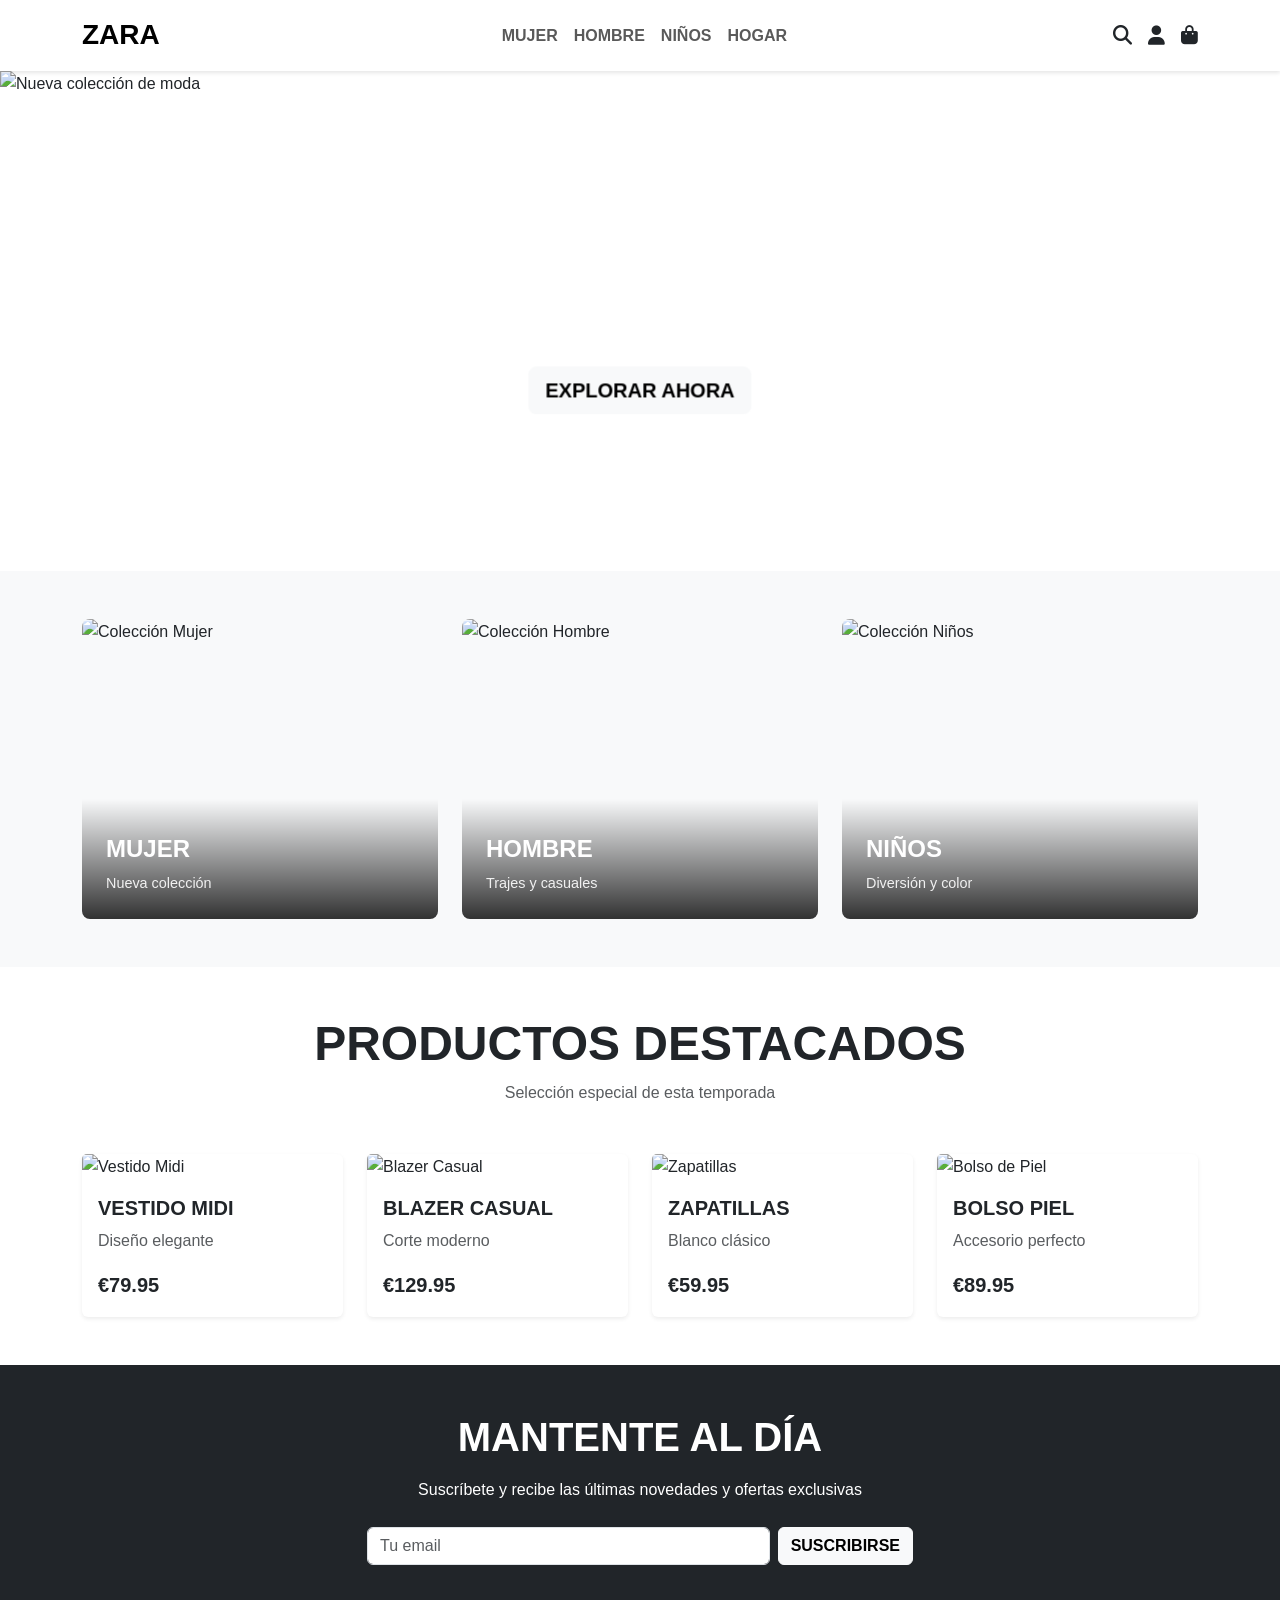
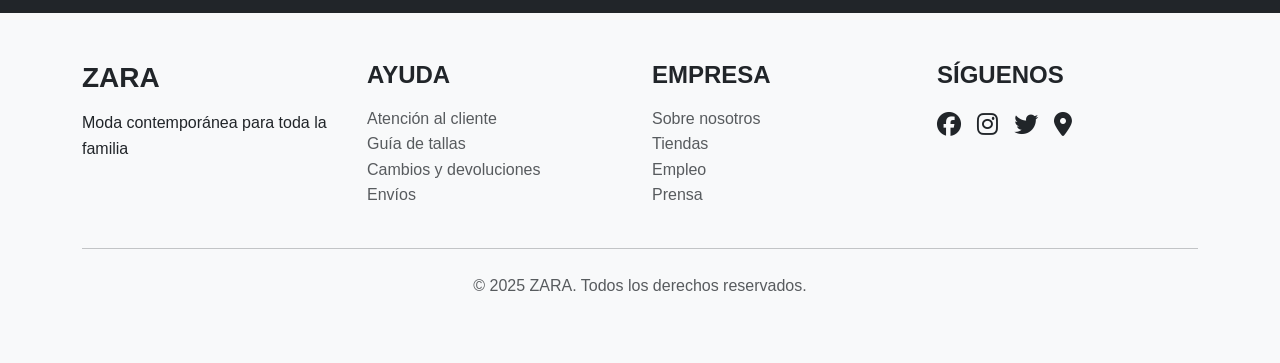
==== index.html @ 36c8971a "First Commit" ====
<!DOCTYPE html>
<html lang="es">
<head>
    <meta charset="UTF-8">
    <meta name="viewport" content="width=device-width, initial-scale=1.0">
    <title>ZARA - Moda Contemporánea</title>
    <!-- Bootstrap CSS -->
    <link href="https://cdn.jsdelivr.net/npm/bootstrap@5.3.0/dist/css/bootstrap.min.css" rel="stylesheet">
    <!-- Font Awesome -->
    <link rel="stylesheet" href="https://cdnjs.cloudflare.com/ajax/libs/font-awesome/6.4.0/css/all.min.css">
    <!-- Custom CSS -->
    <link rel="stylesheet" href="styles.css">
</head>
<body>
    <!-- Header -->
    <header class="header sticky-top">
        <nav class="navbar navbar-expand-lg navbar-light bg-white">
            <div class="container">
                <a class="navbar-brand fw-bold fs-3" href="index.html">ZARA</a>
                
                <button class="navbar-toggler" type="button" data-bs-toggle="collapse" data-bs-target="#navbarNav">
                    <span class="navbar-toggler-icon"></span>
                </button>
                
                <div class="collapse navbar-collapse justify-content-center" id="navbarNav">
                    <ul class="navbar-nav">
                        <li class="nav-item">
                            <a class="nav-link fw-semibold" href="mujer.html">MUJER</a>
                        </li>
                        <li class="nav-item">
                            <a class="nav-link fw-semibold" href="hombre.html">HOMBRE</a>
                        </li>
                        <li class="nav-item">
                            <a class="nav-link fw-semibold" href="ninos.html">NIÑOS</a>
                        </li>
                        <li class="nav-item">
                            <a class="nav-link fw-semibold" href="hogar.html">HOGAR</a>
                        </li>
                    </ul>
                </div>
                
                <div class="nav-icons d-flex gap-3">
                    <i class="fas fa-search"></i>
                    <i class="fas fa-user"></i>
                    <i class="fas fa-shopping-bag"></i>
                </div>
            </div>
        </nav>
    </header>

    <!-- Hero Section -->
    <main>
        <section id="inicio" class="hero position-relative">
            <div class="hero-image">
                <img src="https://via.placeholder.com/1200x600/f5f5f5/666?text=Nueva+Colección" alt="Nueva colección de moda" class="w-100">
                <div class="hero-overlay position-absolute top-50 start-50 translate-middle text-center text-white">
                    <h2 class="display-4 fw-bold mb-3">NUEVA COLECCIÓN</h2>
                    <p class="fs-5 mb-4">Descubre las últimas tendencias de temporada</p>
                    <button class="btn btn-light btn-lg fw-bold">EXPLORAR AHORA</button>
                </div>
            </div>
        </section>

        <!-- Categories Section -->
        <section class="categories py-5 bg-light">
            <div class="container">
                <div class="row g-4">
                    <div class="col-md-4">
                        <div class="category-card position-relative overflow-hidden">
                            <img src="https://via.placeholder.com/400x500/e8e8e8/666?text=Mujer" alt="Colección Mujer" class="w-100">
                            <div class="category-overlay position-absolute bottom-0 start-0 p-4 text-white">
                                <h3 class="fw-bold">MUJER</h3>
                                <p class="mb-0">Nueva colección</p>
                            </div>
                        </div>
                    </div>
                    <div class="col-md-4">
                        <div class="category-card position-relative overflow-hidden">
                            <img src="https://via.placeholder.com/400x500/d4d4d4/666?text=Hombre" alt="Colección Hombre" class="w-100">
                            <div class="category-overlay position-absolute bottom-0 start-0 p-4 text-white">
                                <h3 class="fw-bold">HOMBRE</h3>
                                <p class="mb-0">Trajes y casuales</p>
                            </div>
                        </div>
                    </div>
                    <div class="col-md-4">
                        <div class="category-card position-relative overflow-hidden">
                            <img src="https://via.placeholder.com/400x500/f0f0f0/666?text=Niños" alt="Colección Niños" class="w-100">
                            <div class="category-overlay position-absolute bottom-0 start-0 p-4 text-white">
                                <h3 class="fw-bold">NIÑOS</h3>
                                <p class="mb-0">Diversión y color</p>
                            </div>
                        </div>
                    </div>
                </div>
            </div>
        </section>

        <!-- Featured Products -->
        <section id="productos" class="featured-products py-5">
            <div class="container">
                <h2 class="text-center display-5 fw-bold mb-2">PRODUCTOS DESTACADOS</h2>
                <p class="text-center text-muted mb-5">Selección especial de esta temporada</p>
                
                <div class="row g-4">
                    <div class="col-lg-3 col-md-6">
                        <div class="card border-0 shadow-sm">
                            <img src="https://via.placeholder.com/300x400/f8f8f8/666?text=Vestido+Midi" class="card-img-top" alt="Vestido Midi">
                            <div class="card-body">
                                <h5 class="card-title fw-bold">VESTIDO MIDI</h5>
                                <p class="card-text text-muted">Diseño elegante</p>
                                <p class="fw-bold fs-5 mb-0">€79.95</p>
                            </div>
                        </div>
                    </div>
                    
                    <div class="col-lg-3 col-md-6">
                        <div class="card border-0 shadow-sm">
                            <img src="https://via.placeholder.com/300x400/e8e8e8/666?text=Blazer+Casual" class="card-img-top" alt="Blazer Casual">
                            <div class="card-body">
                                <h5 class="card-title fw-bold">BLAZER CASUAL</h5>
                                <p class="card-text text-muted">Corte moderno</p>
                                <p class="fw-bold fs-5 mb-0">€129.95</p>
                            </div>
                        </div>
                    </div>
                    
                    <div class="col-lg-3 col-md-6">
                        <div class="card border-0 shadow-sm">
                            <img src="https://via.placeholder.com/300x400/f0f0f0/666?text=Zapatillas" class="card-img-top" alt="Zapatillas">
                            <div class="card-body">
                                <h5 class="card-title fw-bold">ZAPATILLAS</h5>
                                <p class="card-text text-muted">Blanco clásico</p>
                                <p class="fw-bold fs-5 mb-0">€59.95</p>
                            </div>
                        </div>
                    </div>
                    
                    <div class="col-lg-3 col-md-6">
                        <div class="card border-0 shadow-sm">
                            <img src="https://via.placeholder.com/300x400/d8d8d8/666?text=Bolso+Piel" class="card-img-top" alt="Bolso de Piel">
                            <div class="card-body">
                                <h5 class="card-title fw-bold">BOLSO PIEL</h5>
                                <p class="card-text text-muted">Accesorio perfecto</p>
                                <p class="fw-bold fs-5 mb-0">€89.95</p>
                            </div>
                        </div>
                    </div>
                </div>
            </div>
        </section>

        <!-- Newsletter -->
        <section class="newsletter bg-dark text-white py-5">
            <div class="container text-center">
                <h2 class="display-6 fw-bold mb-3">MANTENTE AL DÍA</h2>
                <p class="mb-4">Suscríbete y recibe las últimas novedades y ofertas exclusivas</p>
                <div class="row justify-content-center">
                    <div class="col-md-6">
                        <form class="d-flex gap-2">
                            <input type="email" class="form-control" placeholder="Tu email" required>
                            <button type="submit" class="btn btn-light fw-bold">SUSCRIBIRSE</button>
                        </form>
                    </div>
                </div>
            </div>
        </section>
    </main>

    <!-- Footer -->
    <footer id="contacto" class="footer bg-light py-5">
        <div class="container">
            <div class="row g-4">
                <div class="col-lg-3 col-md-6">
                    <h3 class="fw-bold mb-3">ZARA</h3>
                    <p>Moda contemporánea para toda la familia</p>
                </div>
                
                <div class="col-lg-3 col-md-6">
                    <h4 class="fw-semibold mb-3">AYUDA</h4>
                    <ul class="list-unstyled">
                        <li><a href="#" class="text-decoration-none text-muted">Atención al cliente</a></li>
                        <li><a href="#" class="text-decoration-none text-muted">Guía de tallas</a></li>
                        <li><a href="#" class="text-decoration-none text-muted">Cambios y devoluciones</a></li>
                        <li><a href="#" class="text-decoration-none text-muted">Envíos</a></li>
                    </ul>
                </div>
                
                <div class="col-lg-3 col-md-6">
                    <h4 class="fw-semibold mb-3">EMPRESA</h4>
                    <ul class="list-unstyled">
                        <li><a href="#" class="text-decoration-none text-muted">Sobre nosotros</a></li>
                        <li><a href="#" class="text-decoration-none text-muted">Tiendas</a></li>
                        <li><a href="#" class="text-decoration-none text-muted">Empleo</a></li>
                        <li><a href="#" class="text-decoration-none text-muted">Prensa</a></li>
                    </ul>
                </div>
                
                <div class="col-lg-3 col-md-6">
                    <h4 class="fw-semibold mb-3">SÍGUENOS</h4>
                    <div class="d-flex gap-3 fs-4">
                        <a href="#" class="text-dark"><i class="fab fa-facebook"></i></a>
                        <a href="#" class="text-dark"><i class="fab fa-instagram"></i></a>
                        <a href="#" class="text-dark"><i class="fab fa-twitter"></i></a>
                        <a href="#" class="text-dark"><i class="fas fa-map-marker-alt"></i></a>
                    </div>
                </div>
            </div>
            
            <hr class="my-4">
            <div class="text-center text-muted">
                <p>&copy; 2025 ZARA. Todos los derechos reservados.</p>
            </div>
        </div>
    </footer>

    <!-- Bootstrap JS -->
    <script src="https://cdn.jsdelivr.net/npm/bootstrap@5.3.0/dist/js/bootstrap.bundle.min.js"></script>
</body>
</html>
---- styles.css ----
/* Custom styles para complementar Bootstrap */
:root {
    --zara-primary: #000;
    --zara-secondary: #6c757d;
    --zara-light: #f8f9fa;
    --zara-accent: #0066cc;
}

/* Reset y configuración base */
* {
    box-sizing: border-box;
}

body {
    font-family: 'Helvetica Neue', Arial, sans-serif;
    line-height: 1.6;
}

/* Navegación personalizada */
.nav-icons i {
    font-size: 1.2rem;
    cursor: pointer;
    transition: color 0.3s ease;
}

.nav-icons i:hover {
    color: var(--zara-secondary);
}

/* Hero sections personalizadas */
.hero-overlay {
    background: rgba(255,255,255,0.9);
    backdrop-filter: blur(2px);
    border-radius: 10px;
}

/* Category cards con hover effects */
.category-card, .category-large, .category-small, .home-category {
    overflow: hidden;
    transition: transform 0.3s ease;
    border-radius: 8px;
    position: relative;
}

.category-card:hover, .category-large:hover, .category-small:hover, .home-category:hover {
    transform: scale(1.02);
}

/* Arreglo del category overlay */
.category-overlay {
    position: absolute;
    bottom: 0;
    left: 0;
    right: 0;
    background: linear-gradient(to top, rgba(0,0,0,0.8) 0%, rgba(0,0,0,0.4) 50%, transparent 100%);
    min-height: 120px;
    display: flex;
    flex-direction: column;
    justify-content: flex-end;
    padding: 1.5rem;
}

/* Product cards hover effects */
.card {
    transition: transform 0.3s ease, box-shadow 0.3s ease;
    border: none !important;
}

.card:hover {
    transform: translateY(-5px);
    box-shadow: 0 10px 25px rgba(0,0,0,0.15) !important;
}

/* Custom buttons */
.btn-dark, .btn-outline-dark, .btn-primary {
    border-radius: 0;
    padding: 12px 30px;
    font-weight: 600;
    letter-spacing: 0.5px;
    transition: all 0.3s ease;
}

/* Footer links */
.footer a:hover {
    color: var(--zara-primary) !important;
}

/* Responsive adjustments */
@media (max-width: 768px) {
    .hero-overlay {
        position: static !important;
        background: rgba(255,255,255,0.95);
        margin-top: -100px;
        z-index: 10;
    }
    
    .category-large, .category-small, .home-category {
        margin-bottom: 1rem;
    }

    .nav-icons {
        margin-top: 1rem;
    }

    .category-overlay {
        min-height: 100px;
        padding: 1rem;
    }
}

/* Smooth scrolling */
html {
    scroll-behavior: smooth;
}

/* Active nav link */
.nav-link.active {
    color: var(--zara-primary) !important;
    font-weight: 700 !important;
    border-bottom: 2px solid var(--zara-primary);
}

/* Animaciones */
@keyframes fadeInUp {
    from {
        opacity: 0;
        transform: translateY(30px);
    }
    to {
        opacity: 1;
        transform: translateY(0);
    }
}

.animate-fadeInUp {
    animation: fadeInUp 0.6s ease-out;
}

/* Asegurar que las imágenes ocupen todo el espacio */
.home-category img, .category-card img, .category-large img, .category-small img {
    width: 100%;
    height: 300px;
    object-fit: cover;
    display: block;
}

/* Mejorar el texto del overlay */
.category-overlay h3 {
    margin-bottom: 0.5rem;
    font-size: 1.5rem;
}

.category-overlay p {
    margin-bottom: 1rem;
    font-size: 0.9rem;
    opacity: 0.9;
}

.category-overlay .btn {
    align-self: flex-start;
    font-size: 0.85rem;
    padding: 0.5rem 1rem;
}
/* Header sticky fix */
.header {
    z-index: 1030;
    box-shadow: 0 2px 4px rgba(0,0,0,0.1);
}

/* Hero sections - Fix for sticky header */
.hero {
    margin-top: 0;
    position: relative;
}

.hero-image {
    position: relative;
}

.hero-image img {
    display: block;
    width: 100%;
    height: 500px;
    object-fit: cover;
}

/* Ajuste específico para compensar el header sticky */
main {
    padding-top: 0;
}

/* Para pantallas móviles */
@media (max-width: 768px) {
    .hero-image img {
        height: 400px;
    }
    
    .hero-overlay {
        padding: 1.5rem !important;
    }
    
    .hero-overlay h1 {
        font-size: 2rem !important;
    }
}

/* Asegurar que no hay espacios extra */
body {
    padding-top: 0 !important;
}

/* Si Bootstrap está agregando padding-top automáticamente */
.navbar.sticky-top ~ main {
    padding-top: 0;
}
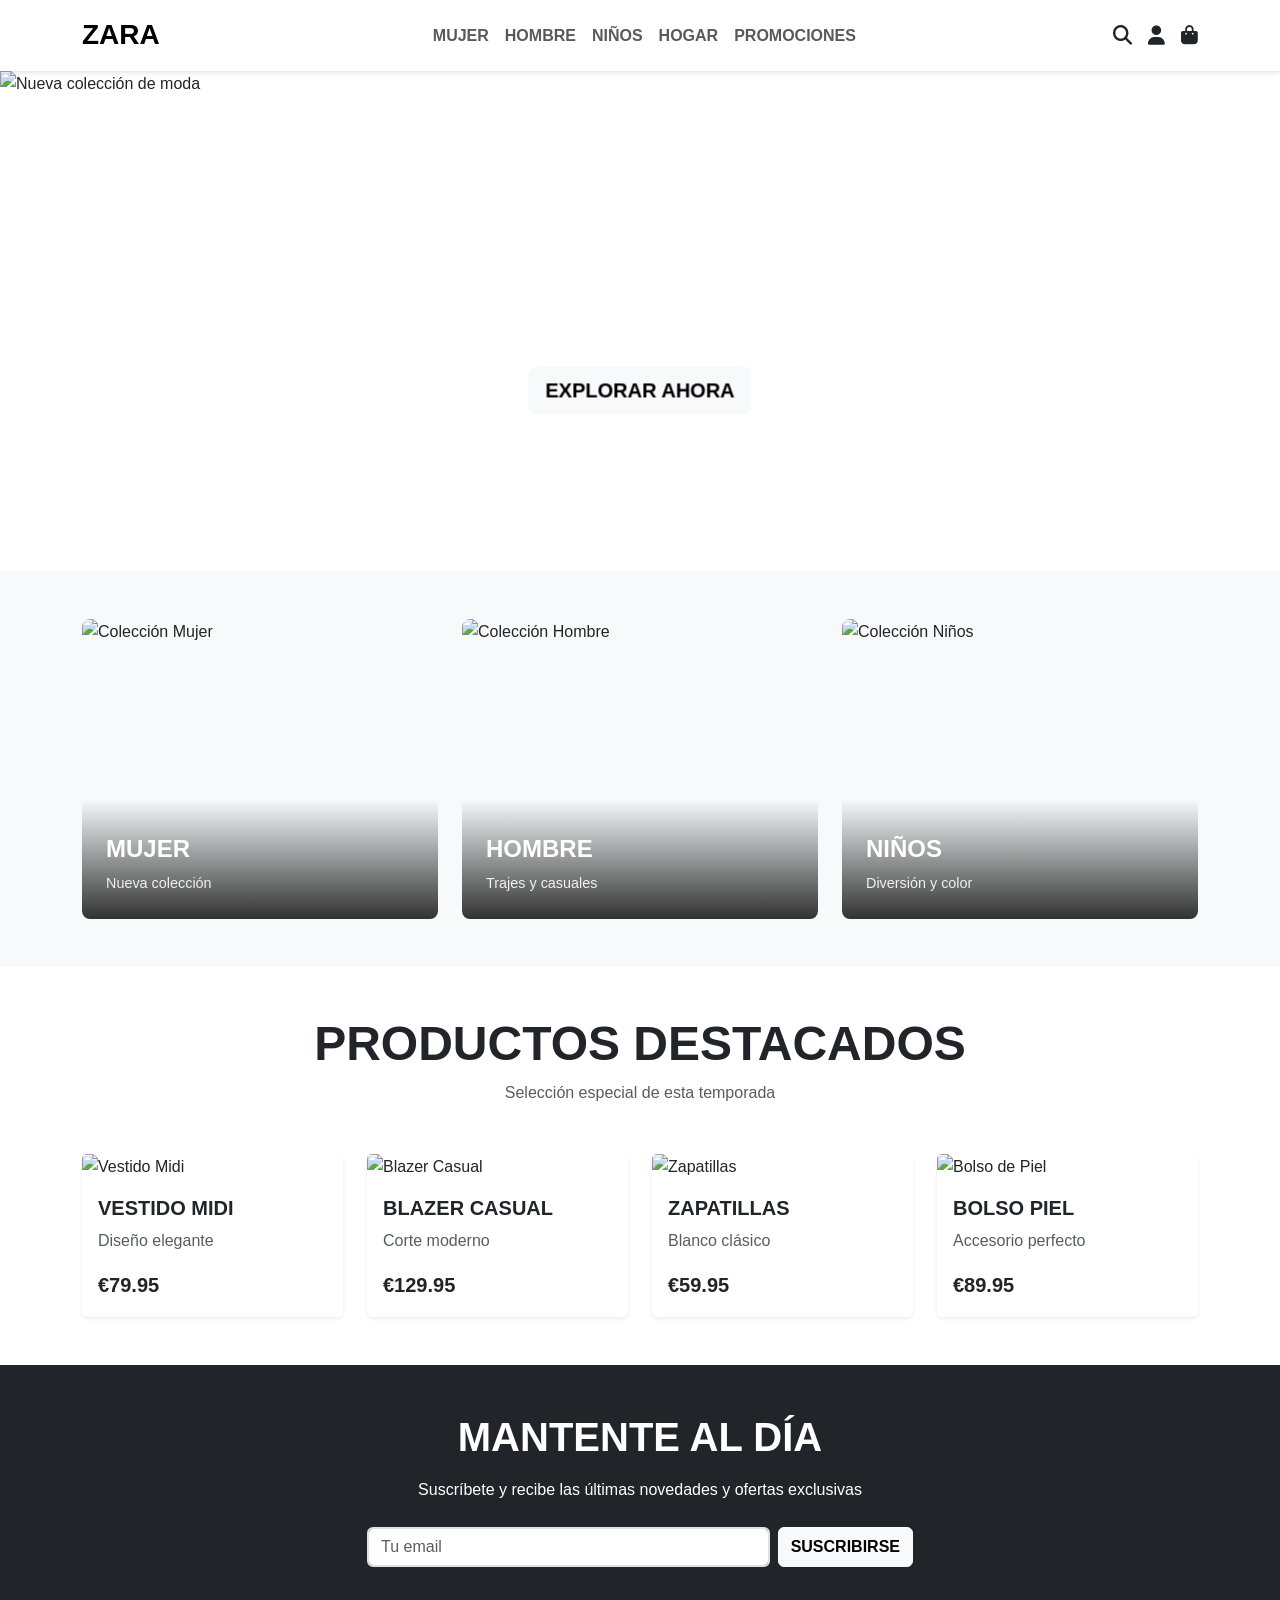
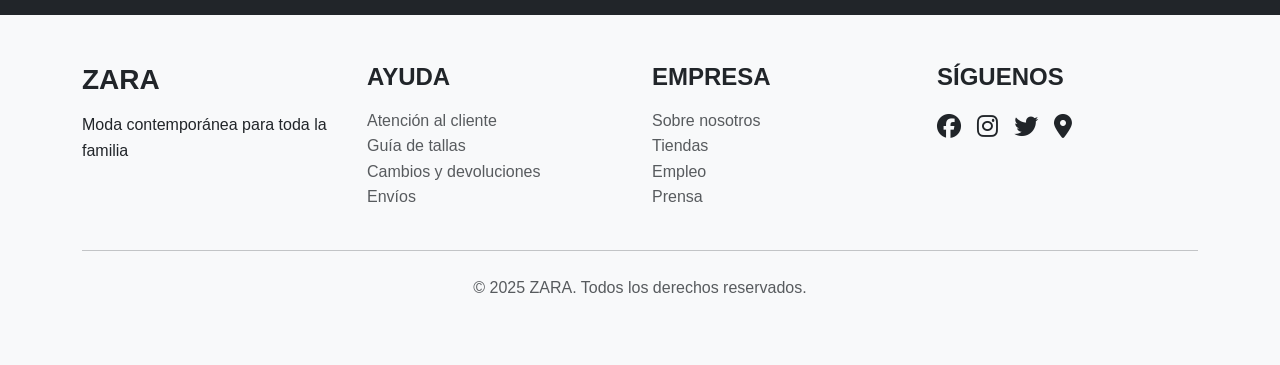
==== commit 08e1bdda: "Update JavaScript Promociones" ====
--- a/index.html
+++ b/index.html
@@ -36,6 +36,9 @@
                         <li class="nav-item">
                             <a class="nav-link fw-semibold" href="hogar.html">HOGAR</a>
                         </li>
+                        <li class="nav-item">
+                            <a class="nav-link fw-semibold" href="promociones.html">PROMOCIONES</a>
+                        </li>
                     </ul>
                 </div>
                 
--- a/styles.css
+++ b/styles.css
@@ -212,4 +212,232 @@
 /* Si Bootstrap está agregando padding-top automáticamente */
 .navbar.sticky-top ~ main {
     padding-top: 0;
+}
+
+.promo-hero {
+    background: linear-gradient(135deg, #1a1a1a 0%, #2d2d2d 100%);
+    color: white;
+}
+
+.promo-hero h1 {
+    animation: fadeInDown 0.8s ease-out;
+}
+
+@keyframes fadeInDown {
+    from {
+        opacity: 0;
+        transform: translateY(-30px);
+    }
+    to {
+        opacity: 1;
+        transform: translateY(0);
+    }
+}
+
+/* ========== CARDS DE PROMOCIONES ========== */
+.promo-card {
+    background: white;
+    border-radius: 15px;
+    padding: 2rem;
+    text-align: center;
+    transition: all 0.3s ease;
+    position: relative;
+    overflow: hidden;
+    height: 100%;
+    border: 2px solid transparent;
+}
+
+.promo-card:hover {
+    transform: translateY(-10px);
+    box-shadow: 0 15px 35px rgba(0, 0, 0, 0.2) !important;
+    border-color: #1a1a1a;
+}
+
+.promo-badge {
+    position: absolute;
+    top: 20px;
+    right: 20px;
+    background: linear-gradient(135deg, #dc3545 0%, #c82333 100%);
+    color: white;
+    padding: 0.5rem 1rem;
+    border-radius: 25px;
+    font-weight: bold;
+    font-size: 0.9rem;
+    box-shadow: 0 4px 15px rgba(220, 53, 69, 0.4);
+}
+
+.promo-icon {
+    font-size: 4rem;
+    color: #1a1a1a;
+    margin-bottom: 1rem;
+    display: block;
+}
+
+.promo-card h3 {
+    color: #1a1a1a;
+    margin-bottom: 1rem;
+}
+
+.promo-card p {
+    min-height: 80px;
+    margin-bottom: 1.5rem;
+}
+
+/* ========== CALCULADORA ========== */
+.calculator-card {
+    background: white;
+    border-radius: 20px;
+    padding: 3rem;
+    border: 2px solid #e9ecef;
+}
+
+.calculator-card h2 {
+    color: #1a1a1a;
+}
+
+.promo-selector {
+    background: #f8f9fa;
+    padding: 1.5rem;
+    border-radius: 10px;
+}
+
+.btn-outline-dark:checked + label,
+.btn-outline-dark.active {
+    background-color: #1a1a1a !important;
+    color: white !important;
+}
+
+.producto-item {
+    background: #f8f9fa;
+    padding: 1rem;
+    border-radius: 10px;
+    transition: all 0.3s ease;
+}
+
+.producto-item:hover {
+    background: #e9ecef;
+    transform: translateX(5px);
+}
+
+.producto-item label {
+    color: #1a1a1a;
+}
+
+.input-group-text {
+    background-color: #1a1a1a;
+    color: white;
+    border: none;
+}
+
+.form-control {
+    border: 2px solid #dee2e6;
+}
+
+.form-control:focus {
+    border-color: #1a1a1a;
+    box-shadow: 0 0 0 0.2rem rgba(26, 26, 26, 0.25);
+}
+
+/* ========== RESULTADOS ========== */
+.resultados-box {
+    background: linear-gradient(135deg, #f8f9fa 0%, #e9ecef 100%);
+    padding: 2rem;
+    border-radius: 15px;
+    margin-top: 2rem;
+    border: 3px solid #1a1a1a;
+    animation: slideIn 0.5s ease-out;
+}
+
+@keyframes slideIn {
+    from {
+        opacity: 0;
+        transform: translateY(20px);
+    }
+    to {
+        opacity: 1;
+        transform: translateY(0);
+    }
+}
+
+.resultado-item {
+    display: flex;
+    justify-content: space-between;
+    padding: 1rem 0;
+    border-bottom: 1px solid #dee2e6;
+}
+
+.resultado-item.descuento {
+    background: #d4edda;
+    margin: 0 -2rem;
+    padding: 1rem 2rem;
+    border-bottom: none;
+}
+
+.resultado-item.total {
+    background: #1a1a1a;
+    color: white;
+    margin: 0 -2rem -2rem;
+    padding: 1.5rem 2rem;
+    border-radius: 0 0 12px 12px;
+}
+
+.ahorro-mensaje {
+    background: white;
+    padding: 1rem;
+    border-radius: 10px;
+    text-align: center;
+    font-weight: bold;
+    color: #28a745;
+    box-shadow: 0 4px 15px rgba(40, 167, 69, 0.2);
+}
+
+/* ========== TÉRMINOS ========== */
+.terminos ul li {
+    padding: 0.5rem 0;
+}
+
+.terminos .fa-check {
+    margin-right: 10px;
+}
+
+/* ========== BOTONES ========== */
+.btn-dark {
+    background-color: #1a1a1a;
+    border: none;
+    transition: all 0.3s ease;
+}
+
+.btn-dark:hover {
+    background-color: #000;
+    transform: translateY(-2px);
+    box-shadow: 0 8px 20px rgba(0, 0, 0, 0.3);
+}
+
+.btn-outline-secondary:hover {
+    background-color: #6c757d;
+    color: white;
+}
+
+/* ========== RESPONSIVE ========== */
+@media (max-width: 768px) {
+    .calculator-card {
+        padding: 1.5rem;
+    }
+
+    .promo-card {
+        margin-bottom: 1rem;
+    }
+
+    .btn-group {
+        flex-direction: column;
+    }
+
+    .btn-group label {
+        border-radius: 5px !important;
+        margin-bottom: 0.5rem;
+    }
+
+    .resultado-item {
+        font-size: 0.9rem;
+    }
 }
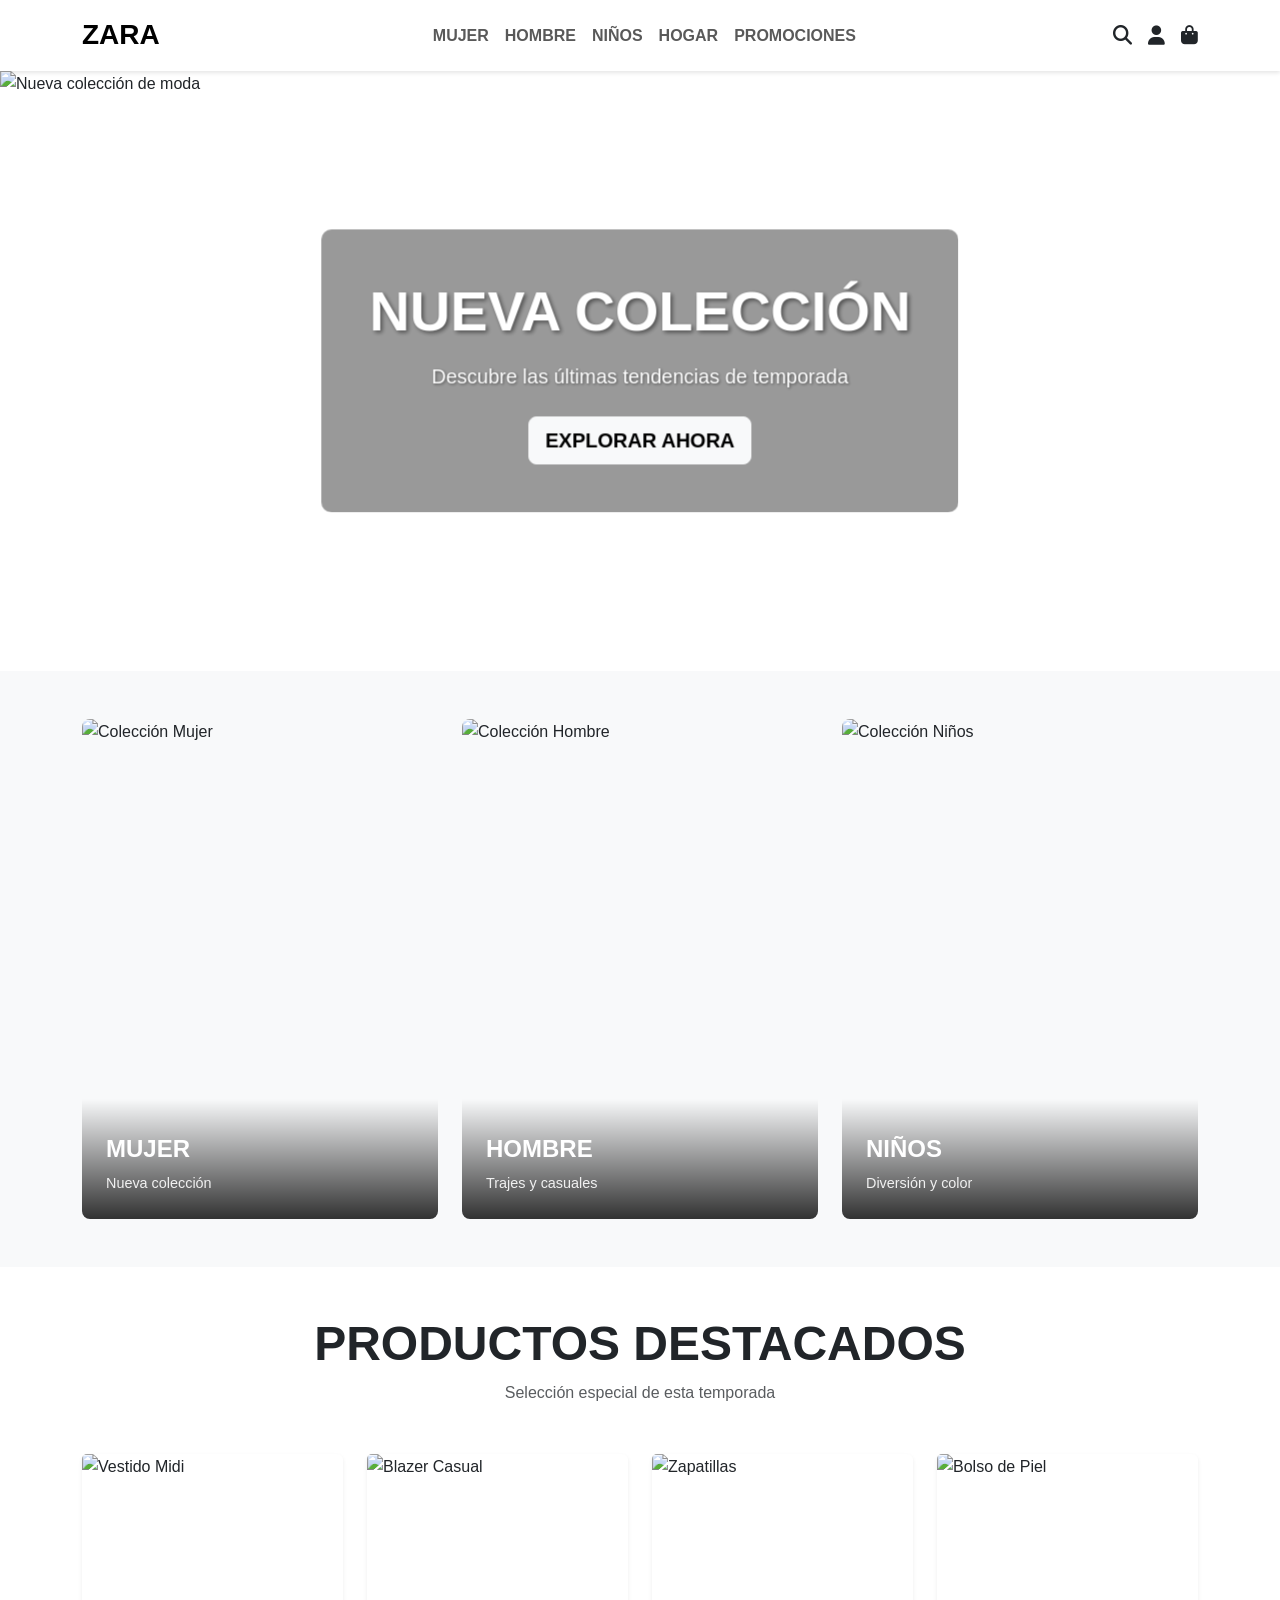
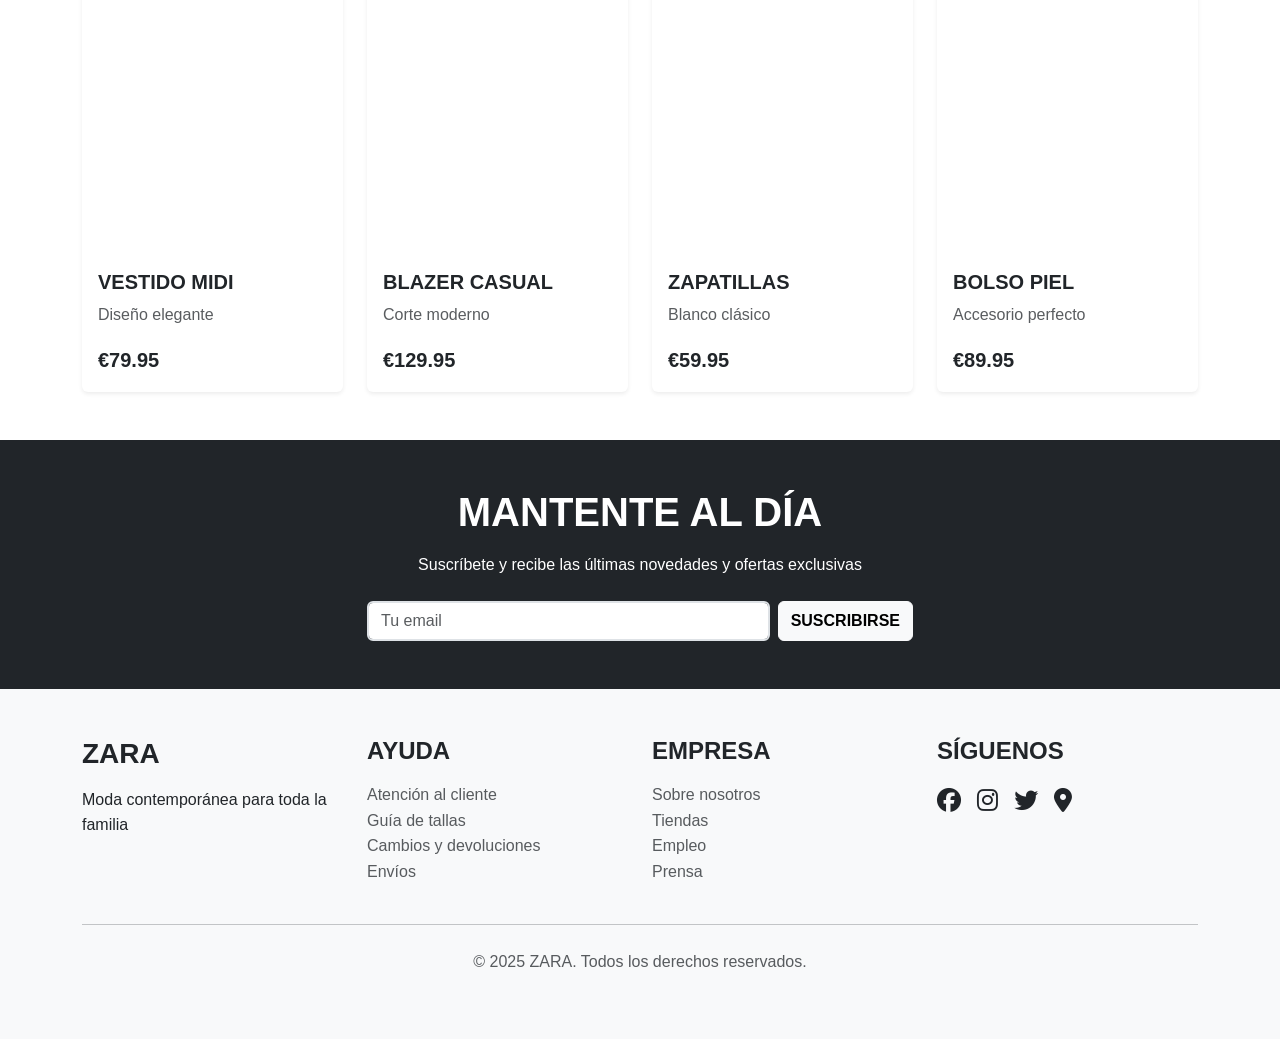
==== commit 85c3609a: "Mejoras de diseño y de las categorias" ====
--- a/index.html
+++ b/index.html
@@ -55,10 +55,10 @@
     <main>
         <section id="inicio" class="hero position-relative">
             <div class="hero-image">
-                <img src="https://via.placeholder.com/1200x600/f5f5f5/666?text=Nueva+Colección" alt="Nueva colección de moda" class="w-100">
-                <div class="hero-overlay position-absolute top-50 start-50 translate-middle text-center text-white">
-                    <h2 class="display-4 fw-bold mb-3">NUEVA COLECCIÓN</h2>
-                    <p class="fs-5 mb-4">Descubre las últimas tendencias de temporada</p>
+                <img src="https://images.unsplash.com/photo-1490481651871-ab68de25d43d?w=1600&auto=format&fit=crop" alt="Nueva colección de moda" class="w-100" style="height:600px;object-fit:cover;">
+                <div class="hero-overlay position-absolute top-50 start-50 translate-middle text-center text-white" style="background: rgba(0,0,0,0.4); padding: 3rem; border-radius: 10px;">
+                    <h2 class="display-4 fw-bold mb-3" style="text-shadow: 2px 2px 4px rgba(0,0,0,0.5);">NUEVA COLECCIÓN</h2>
+                    <p class="fs-5 mb-4" style="text-shadow: 1px 1px 3px rgba(0,0,0,0.5);">Descubre las últimas tendencias de temporada</p>
                     <button class="btn btn-light btn-lg fw-bold">EXPLORAR AHORA</button>
                 </div>
             </div>
@@ -70,7 +70,7 @@
                 <div class="row g-4">
                     <div class="col-md-4">
                         <div class="category-card position-relative overflow-hidden">
-                            <img src="https://via.placeholder.com/400x500/e8e8e8/666?text=Mujer" alt="Colección Mujer" class="w-100">
+                            <img src="https://images.unsplash.com/photo-1483985988355-763728e1935b?w=800&auto=format&fit=crop" alt="Colección Mujer" class="w-100" style="height:500px;object-fit:cover;">
                             <div class="category-overlay position-absolute bottom-0 start-0 p-4 text-white">
                                 <h3 class="fw-bold">MUJER</h3>
                                 <p class="mb-0">Nueva colección</p>
@@ -79,7 +79,7 @@
                     </div>
                     <div class="col-md-4">
                         <div class="category-card position-relative overflow-hidden">
-                            <img src="https://via.placeholder.com/400x500/d4d4d4/666?text=Hombre" alt="Colección Hombre" class="w-100">
+                            <img src="https://images.unsplash.com/photo-1488161628813-04466f872be2?w=800&auto=format&fit=crop" alt="Colección Hombre" class="w-100" style="height:500px;object-fit:cover;">
                             <div class="category-overlay position-absolute bottom-0 start-0 p-4 text-white">
                                 <h3 class="fw-bold">HOMBRE</h3>
                                 <p class="mb-0">Trajes y casuales</p>
@@ -88,7 +88,7 @@
                     </div>
                     <div class="col-md-4">
                         <div class="category-card position-relative overflow-hidden">
-                            <img src="https://via.placeholder.com/400x500/f0f0f0/666?text=Niños" alt="Colección Niños" class="w-100">
+                            <img src="https://images.unsplash.com/photo-1514090458221-65bb69cf63e6?w=800&auto=format&fit=crop" alt="Colección Niños" class="w-100" style="height:500px;object-fit:cover;">
                             <div class="category-overlay position-absolute bottom-0 start-0 p-4 text-white">
                                 <h3 class="fw-bold">NIÑOS</h3>
                                 <p class="mb-0">Diversión y color</p>
@@ -108,7 +108,7 @@
                 <div class="row g-4">
                     <div class="col-lg-3 col-md-6">
                         <div class="card border-0 shadow-sm">
-                            <img src="https://via.placeholder.com/300x400/f8f8f8/666?text=Vestido+Midi" class="card-img-top" alt="Vestido Midi">
+                            <img src="https://images.unsplash.com/photo-1595777457583-95e059d581b8?w=600&auto=format&fit=crop" class="card-img-top" alt="Vestido Midi" style="height:400px;object-fit:cover;">
                             <div class="card-body">
                                 <h5 class="card-title fw-bold">VESTIDO MIDI</h5>
                                 <p class="card-text text-muted">Diseño elegante</p>
@@ -119,7 +119,7 @@
                     
                     <div class="col-lg-3 col-md-6">
                         <div class="card border-0 shadow-sm">
-                            <img src="https://via.placeholder.com/300x400/e8e8e8/666?text=Blazer+Casual" class="card-img-top" alt="Blazer Casual">
+                            <img src="https://images.unsplash.com/photo-1594938291221-94f18cbb5660?w=600&auto=format&fit=crop" class="card-img-top" alt="Blazer Casual" style="height:400px;object-fit:cover;">
                             <div class="card-body">
                                 <h5 class="card-title fw-bold">BLAZER CASUAL</h5>
                                 <p class="card-text text-muted">Corte moderno</p>
@@ -130,7 +130,7 @@
                     
                     <div class="col-lg-3 col-md-6">
                         <div class="card border-0 shadow-sm">
-                            <img src="https://via.placeholder.com/300x400/f0f0f0/666?text=Zapatillas" class="card-img-top" alt="Zapatillas">
+                            <img src="https://images.unsplash.com/photo-1549298916-b41d501d3772?w=600&auto=format&fit=crop" class="card-img-top" alt="Zapatillas" style="height:400px;object-fit:cover;">
                             <div class="card-body">
                                 <h5 class="card-title fw-bold">ZAPATILLAS</h5>
                                 <p class="card-text text-muted">Blanco clásico</p>
@@ -141,7 +141,7 @@
                     
                     <div class="col-lg-3 col-md-6">
                         <div class="card border-0 shadow-sm">
-                            <img src="https://via.placeholder.com/300x400/d8d8d8/666?text=Bolso+Piel" class="card-img-top" alt="Bolso de Piel">
+                            <img src="https://images.unsplash.com/photo-1548036328-c9fa89d128fa?w=600&auto=format&fit=crop" class="card-img-top" alt="Bolso de Piel" style="height:400px;object-fit:cover;">
                             <div class="card-body">
                                 <h5 class="card-title fw-bold">BOLSO PIEL</h5>
                                 <p class="card-text text-muted">Accesorio perfecto</p>
